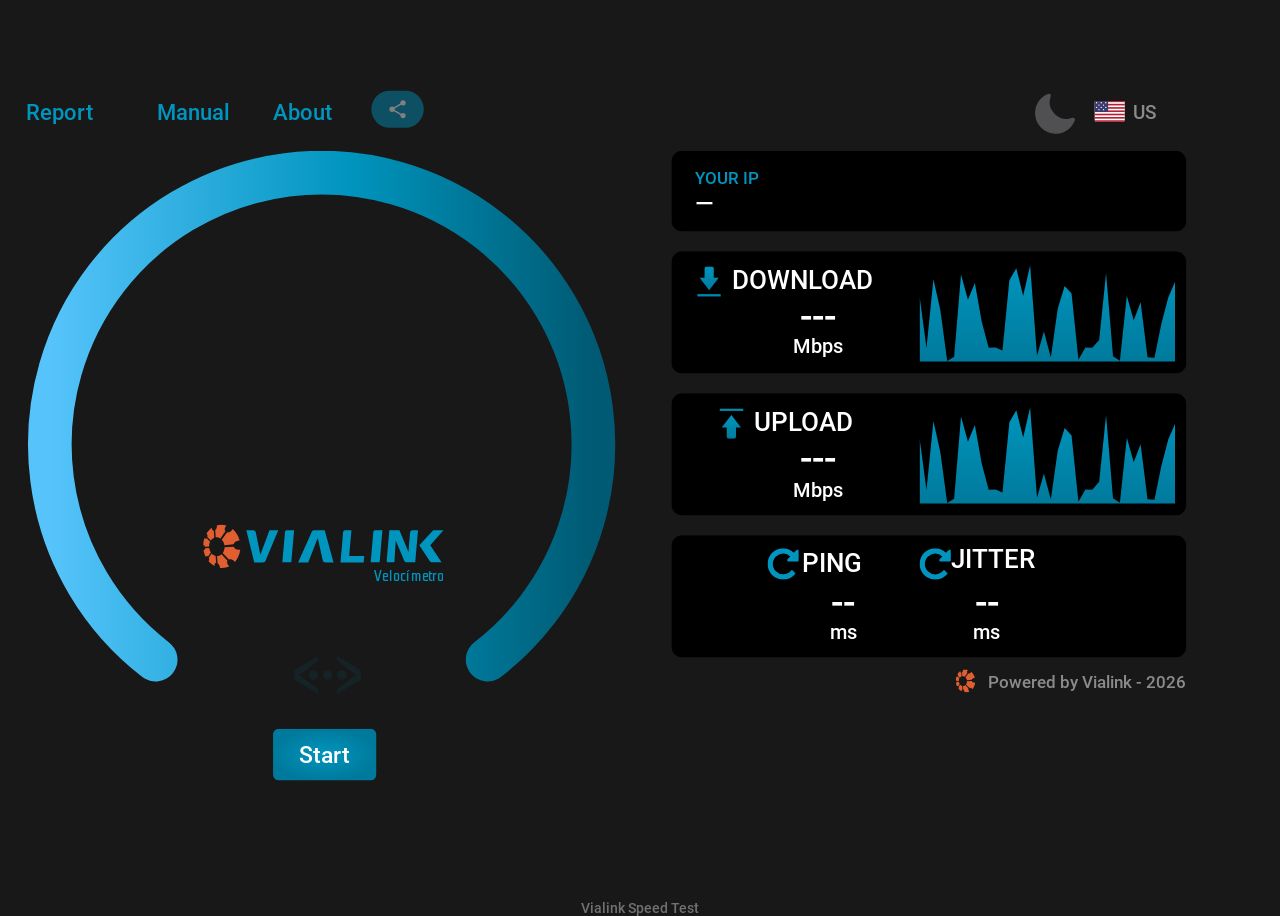
==== index.html @ f1b9878d "Velocímetro Vialink — versão inicial pública Fork do OpenSpeedTest v2.5.4 com multi-tenant, 8 idioma" ====
<!DOCTYPE html>
<html lang="en">
<head>
  <title data-i18n="app.title">SpeedTest by OpenSpeedTest™</title>
  <meta name="description" data-i18n-content="app.description"
    content="Test your network speed now. HTML5 Network Performance Estimation Tool. Self-Hosted SpeedTest by OpenSpeedTest™"/>
  <link href="assets/css/app.css" rel="stylesheet" type="text/css" />
  <script> function getCookieValue(b,a){return(a=document.cookie.match("(^|;)\\s*"+b+"\\s*=\\s*([^;]+)"))?a.pop():""}if("light"!==getCookieValue("mode")){document.head.innerHTML+='<link id="darkmode" rel="stylesheet" href="assets/css/darkmode.css" type="text/css"/>'}; </script>
  <meta charset="UTF-8">
  <meta name="viewport" content="width=device-width,initial-scale=1">
  <meta http-equiv="X-UA-Compatible" content="IE=edge">
  <meta property="og:image" content="assets/tenants/vialink/icon-192.png" />
  <link rel='canonical' href='https://openspeedtest.com'/>
  <link rel="apple-touch-icon" sizes="180x180" href="assets/tenants/vialink/apple-touch-icon.png">
  <link rel="icon" type="image/png" sizes="32x32" href="assets/tenants/vialink/favicon-32x32.png">
  <link rel="icon" type="image/png" sizes="16x16" href="assets/tenants/vialink/favicon-16x16.png">
  <link rel="shortcut icon" href="assets/tenants/vialink/favicon.ico">
  <script src="assets/js/tenants.js"></script>
  <script src="assets/js/i18n/i18n.js"></script>
  <script src="assets/js/i18n/en-US.js"></script>
  <script src="assets/js/i18n/pt-BR.js"></script>
  <script src="assets/js/i18n/es-ES.js"></script>
  <script src="assets/js/i18n/fr-FR.js"></script>
  <script src="assets/js/i18n/zh-CN.js"></script>
  <script src="assets/js/i18n/ja-JP.js"></script>
  <script src="assets/js/i18n/ru-RU.js"></script>
  <script src="assets/js/i18n/de-DE.js"></script>
  <meta name="msapplication-TileColor" content="#E15E30">
  <meta name="theme-color" content="#1b1b1b">
</head>
<body>
  <script type="text/javascript">
/*
     Official Website : https://OpenSpeedTest.COM | Email: support@openspeedtest.com
     Developed by : Vishnu | https://Vishnu.Pro | Email : me@vishnu.pro 
            
     HTML5 Network Performance Estimation Tool -> [JS,XHR,SVG,HTML,CSS]
     Started in 2011 and Moved to OpenSpeedTest.COM, Dedicated Project/Domain Name in 2013.
     SpeedTest Script -> 2013 -> Beta | 2015 -> V1 | 2019 ->V2 | 2020 V2.1 | 2021 V2.12 | 2022 V2.5 & 2.5.3
     Self-Hosted OpenSpeedTest-Server (iFrame/Nginx) -> 2014. (Managed SelfHosted SpeedTesT Widget)
     OpenSpeedTest-Server (On-premises) (Fully SelfHosted Apps)
     [OpenSpeedTest-Server Docker Image] -> V1 2019 | V2 2020 | V2.1 2021 | V2.2 & 2.2.2 2022
     [Node.js/Electron JS  OpenSpeedTest-Server Desktop Apps] -> 2020 V1 | 2021 V2 & V2.1 | 2.1.1 to 2.1.8 2022
     [Ionic Android and iOS OpenSpeedTest-Server Mobile Apps] V1.2 to 1.5 2022 

     Download Now -> https://go.openspeedtest.com/Server

     Like this Project? Please Donate NOW & Keep us Alive -> https://go.openspeedtest.com/Donate

     Speed Test by OpenSpeedTest™️ is Free and Open-Source Software (FOSS) with MIT License.
     Read full license terms @ http://go.openspeedtest.com/License

     If you have any Questions, ideas or Comments Please Send it via -> https://go.openspeedtest.com/SendMessage
*/

     // Add or Remove Server --> Automatically choose the one with the least latency
    var openSpeedTestServerList = [
        {"ServerName":"Home", "Download":"downloading", "Upload":"upload", "ServerIcon":"DefaultIcon"}
      ];
          
    // Send pings 'pingSamples' times to each Server URL.
        var pingSamples = 10;

    // 50% samples(Least)/length 1=100% 0.1 = 10%
        var jitterFinalSample = 0.5; 

    // Set a pingSample dynamically by passing "Ping" or "p" as a URL Parameter.
        var setPingSamples = true;

    // If Server has not responded within 5 Seconds for any requests we send ('pingSamples' times)
    // We will show Network Error. You can change the limit here.
    // In milliseconds, if you need to set 6 seconds. Change the value to 6000.
        var pingTimeOut = 5000; 

    // Set a PingTimeout dynamically by passing "Out" or "O" as a URL Parameter    
        var setPingTimeout = true;

    // GET or HEAD  // Other Methods may work. but why?
        var pingMethod = "GET";

    //Choose Download or Upload from the Server list. If you Prefer Download, change pingMethod to HEAD.
        var pingFile = "Upload";

    // The amount of garbage data sent to the server in Mb, 100 = 100Mb
        var ulDataSize = 100;

    // Don't touch it
        var ulDelay = 300;
        var dlDelay = 300;

    // Overhead Compensation factor, This is a browser-dependent test, Many Unknowns. Currently, 4%. That is within the margin of error.
        var upAdjust = 1.04;
        var dlAdjust = 1.04;

   // You can pass "Clean" or "C" as a URL Parameter and reset the Overhead Compensation factor to Zero or set any value between 0 and 4. 1 = 1% to 4 = 4% 
   // "clean" will not accept values above 4, so Compensation is limited to a maximum of 4%.
        var enableClean = true;

    // Minimum 12 Seconds is Expected. 
        var dlDuration = 12;
        var ulDuration = 12;

    // HTTP/1.1 browsers cap at 6 connections per origin; extra threads beyond 6 are queued and never run.
        var dlThreads = 6;
        var ulThreads = 6;

    // Allow user to Change default limit of 6 parallel HTTP connections to Server  | Accept values above 1 and max 32
    // pass "XHR" or "X" as a URL Parameter
        var setHTTPReq = true;

    // Save Data to a Database
        var saveData = false;
        var saveDataURL = "//yourDatabase.Server.com:4500/save?data=";

    // Allow user to change the default 12 seconds test duration
    // Pass "Stress" or "S" as a URL Parameter.
        var stressTest = true;

    // Allow user to select and run one test at a time, download, upload, or ping
    // Pass "Test" or "T" as a URL Parameter.
        var selectTest = true;

    // Allow user to select a different server to run a test  
    // Pass "Host" or "H" ad a  URL Parameter.
    // Accept only valid HTTP URLs like "http://192.168.1.10:3000" or "https://yourHost.com"
        var selectServer = true;

    // Start a test Automatically without pressing the start button
    // You can Delay the test for 'n' seconds by passing any number as a value for Run Keyword. e.g.: "Run=10" or "R=10" to delay the test by 10 Seconds.
    // Pass "Run" or "R" as a URL Parameter to start a test instantly.
        var enableRun = true;

    // "Run" will not work if you are already using 'selectTest' "Test" or "T" Keyword.

 
function ostOnload() {
      console.log("OpenSpeedTest.com V2.5.4 Loaded!")
      console.log("Now Press the Start Button or HIT Enter.")
      console.log("The secret to living happy is giving happiness. Have a wonderful day.")
      
    }
  
  var openChannel = "dev";

  </script>

<!--
Speed Test by OpenSpeedTest™️ is Free and Open-Source Software with MIT License.

You can play with the CSS, HTML & SVG files to change the colors or add your support desk info to this page.
Also, you can add your company logo anywhere on this page. It's FOSS. You can do whatever you see fit.

If you like to make any other modification to this application or need a custom deployment for your organization, 
please get in touch with support@openspeedtest.com.
-->

  <div id="loading_app" class="spinner">
    <div class="bounce1"></div>
    <div class="bounce2"></div>
    <div class="bounce3"></div>
  </div>
  <object style="visibility:hidden" id="OpenSpeedTest-UI" data="assets/img/app.svg" type="image/svg+xml" onload="injectTenantBranding()"></object>
 
  <div id="credits-area" class="Credits">
    <a href="https://openspeedtest.com?ref=Self-Hosted&Run">SpeedTest by OpenSpeedTest™</a> is a Free and <a href="https://github.com/openspeedtest/Speed-Test">Open-Source HTML5 Network Speed Test</a> Software.
    <p style="font-size: 12px;">&copy; Copyright 2013-2024 OpenSpeedTest™ All Rights Reserved.</p>
</div>
  
  <script src="assets/js/tenant.js"></script>
  <script src="assets/js/app-2.5.4.js"></script>
  <script src="assets/js/darkmode.js"></script>

</body>
</html>
---- assets/css/app.css ----
/* roboto-regular - latin */
@font-face {
  font-family: "Roboto";
  font-style: normal;
  font-weight: 400;
  font-display: swap;
  src: url("../fonts/roboto-v30-latin-regular.eot"); /* IE9 Compat Modes */
  src: local(""),
    url("../fonts/roboto-v30-latin-regular.eot?#iefix")
      format("embedded-opentype"),
    /* IE6-IE8 */ url("../fonts/roboto-v30-latin-regular.woff2")
      format("woff2"),
    /* Super Modern Browsers */
      url("../fonts/roboto-v30-latin-regular.woff") format("woff"),
    /* Modern Browsers */ url("../fonts/roboto-v30-latin-regular.ttf")
      format("truetype"),
    /* Safari, Android, iOS */
      url("../fonts/roboto-v30-latin-regular.svg#Roboto") format("svg"); /* Legacy iOS */
}
/* roboto-500 - latin */
@font-face {
  font-family: "Roboto";
  font-style: normal;
  font-weight: 500;
  font-display: swap;
  src: url("assets/fonts/roboto-v30-latin-500.eot"); /* IE9 Compat Modes */
  src: local(""),
    url("assets/fonts/roboto-v30-latin-500.eot?#iefix")
      format("embedded-opentype"),
    /* IE6-IE8 */ url("../fonts/roboto-v30-latin-500.woff2")
      format("woff2"),
    /* Super Modern Browsers */ url("../fonts/roboto-v30-latin-500.woff")
      format("woff"),
    /* Modern Browsers */ url("../fonts/roboto-v30-latin-500.ttf")
      format("truetype"),
    /* Safari, Android, iOS */
      url("../fonts/roboto-v30-latin-500.svg#Roboto") format("svg"); /* Legacy iOS */
}

body {
  margin: 0px;
  padding: 0px;
  display: block;
}

::-webkit-scrollbar {
  display: none;
}
html {
  -ms-overflow-style: none; 
  scrollbar-width: none;
}
 
.Credits {
color: rgb(125 119 119);
text-align: center;
font-size:14px;
font-family: Roboto-Medium, Roboto, Arial, sans-serif;
font-weight: 500;
} 
.Credits a {
  text-decoration: none;
  color: rgb(113, 113, 113);
}
.Credits a:hover {
color: #14b0fe;
}

.ConnectError {
  display: none;

}

.openSpeedtestApp {
 
  height: 100vh;
  width: 100vw;
  display: none;
  overflow: hidden;
}
.main-Gaugebg {
  fill: none;
  stroke: rgb(231, 231, 232);
  stroke-linecap: round;
  stroke-linejoin: round;
  stroke-width: 22px;
  stroke-dasharray: 681;
}
.main-GaugeBlue {
  fill: none;
  stroke: url(#gaugeGradient);
  stroke-linecap: round;
  stroke-linejoin: round;
  stroke-width: 22px;
  stroke-dasharray: 681;
  stroke-opacity: 0;
}
.main-GaugeWhite {
  fill: none;
  stroke: rgb(255, 255, 255);
  stroke-linecap: round;
  stroke-linejoin: round;
  stroke-width: 15px;
  stroke-dasharray: 0, 681;
  stroke-dashoffset: 1;
  stroke-opacity: 0;
}
.oDo-Meter {
  font-size: 16.633283615112305px;
  fill: gray;
  font-family: Roboto-Medium, Roboto, Arial, sans-serif;
  font-weight: 500;
}
.oDoLive-Speed {
  font-size: 28px;
  fill: #201e1e;
  font-family: Roboto-Medium, Roboto, Arial, sans-serif;
  font-weight: 500;
  text-anchor: middle;
}

.oDoLive-Status {
  font-size: 10px;
  fill: #d2d1d2;
  font-family: Roboto-Medium, Roboto, Arial, sans-serif;
  font-weight: 500;
  text-anchor: middle;
}
.uiBg {
  fill: #d2d1d2;
}
.progressbg {
  stroke: rgb(231, 231, 232);
  stroke-width: 8px;
  stroke-linecap: round;
  stroke-linejoin: round;
  stroke-dasharray: 400;
  stroke-dashoffset: 0;
}
.Cards {
  fill: #f2f2f2;
}
.Symbol {
  fill: url(#gradient);
}
.rtext {
  font-size: 12px;
  fill: #333;
  font-family: Roboto-Medium, Roboto, Arial, sans-serif;
  font-weight: 500;
}
.rtextnum {
  font-size: 23px;
  fill: #201e1e;
  font-family: Roboto-Medium, Roboto, Arial, sans-serif;
  font-weight: 500;
  text-anchor: middle;
}
.rtextmbms {
  font-size: 12px;
  fill: #5f5f5f;
  font-family: Roboto-Medium, Roboto, Arial, sans-serif;
  font-weight: 500;
  text-anchor: middle;
}
.vlk-ip-addr {
  font-size: 11px;
  fill: #201e1e;
  font-family: Roboto-Medium, Roboto, Arial, sans-serif;
  font-weight: 500;
}
.vlk-ip-lbl {
  font-size: 8px;
  fill: var(--vlk-accent, #0095BE);
  font-family: Roboto-Medium, Roboto, Arial, sans-serif;
  font-weight: 500;
}
.vlk-ip-org {
  font-size: 9px;
  fill: #333;
  font-family: Roboto-Medium, Roboto, Arial, sans-serif;
  font-weight: 500;
}
.vlk-menu {
  font-size: 10px;
  fill: var(--vlk-accent, #0095BE);
  font-family: Roboto-Medium, Roboto, Arial, sans-serif;
  font-weight: 500;
  cursor: pointer;
}
.vlk-footer {
  font-size: 8px;
  fill: #5f5f5f;
  font-family: Roboto-Medium, Roboto, Arial, sans-serif;
  font-weight: 500;
}
.vlk-lang-code {
  font-size: 8.5px;
  fill: #5f5f5f;
  font-family: Roboto-Medium, Roboto, Arial, sans-serif;
  font-weight: 500;
}
.vlk-share-fb {
  font-size: 8px;
  fill: #5f5f5f;
  font-family: Roboto-Medium, Roboto, Arial, sans-serif;
  font-weight: 500;
}
.vlk-lang-menu-bg {
  fill: #ffffff;
  stroke: #d0d4d8;
  stroke-width: 0.5;
}
.vlk-lang-name {
  font-size: 9px;
  fill: #333333;
  font-family: Roboto-Medium, Roboto, Arial, sans-serif;
  font-weight: 500;
}
.vlk-lang-item:hover .vlk-lang-row {
  fill: rgba(0, 0, 0, 0.07);
}
.jitter-Mob {
  font-size: 9px;
  fill: #5f5f5f;
  font-family: Roboto-Medium, Roboto, Arial, sans-serif;
  font-weight: 500;
  text-anchor: middle;
}
.startButton {
  fill: url(#RadialGradient1);
  -webkit-tap-highlight-color: rgba(0, 0, 0, 0);
  -webkit-tap-highlight-color: transparent;
  cursor: pointer;
  pointer-events: visible;
}
.buttonTxt {
  font-size: 40px;
  fill: #ffffff;
  font-family: Roboto-Medium, Roboto, Arial, sans-serif;
  font-weight: 500;
  text-anchor: middle;
}

.intro-Progress {
  stroke: var(--vlk-accent, #0095BE);
  stroke-width: 8px;
  stroke-linecap: round;
  stroke-linejoin: round;
  stroke-dasharray: 400;
  stroke-dashoffset: 0;
}
.progressElmstart {
  stroke: var(--vlk-accent, #0095BE);
  stroke-width: 8px;
  stroke-linecap: round;
  stroke-linejoin: round;
  stroke-dasharray: 400;
  stroke-dashoffset: 0;
  display: block;
}
.Startsettings {
  fill: url(#RadialGradient1);
  -webkit-tap-highlight-color: rgba(0, 0, 0, 0);
  -webkit-tap-highlight-color: transparent;
  cursor: pointer;
  pointer-events: visible;
  opacity: 0.1;
  transition: opacity 1s ease-in-out;
}
.Startsettings:hover {
  opacity: 1;
}

.progressbg {
  stroke: rgb(231, 231, 232);
  stroke-width: 8px;
  stroke-linecap: round;
  stroke-linejoin: round;
  stroke-dasharray: 400;
  stroke-dashoffset: 0;
}
.deskStart {
  fill: none;
  stroke: rgb(231, 231, 232);
  stroke-linecap: round;
  stroke-linejoin: round;
  stroke-width: 22px;
  stroke-dasharray: 681;
  stroke: url(#gaugeGradient);
}
#UI-Desk {
  display: none;
}
#UI-Mob {
  display: none;
}
.oDoTop-Speed {
  font-size: 16.96px;
  fill: gray;
  font-family: Roboto-Medium, Roboto, Arial, sans-serif;
  font-weight: 500;
  text-anchor: end;
}
#upSymbolDesk {
  fill: var(--vlk-accent, #0095BE);
  display: none;
}
#downSymbolDesk {
  fill: var(--vlk-accent, #0095BE);
  display: none;
}
#upSymbolMob {
  fill: var(--vlk-accent, #0095BE);
  display: none;
}
#downSymbolMob {
  fill: var(--vlk-accent, #0095BE);
  display: none;
}

#ipMob {
  font-size: 15px;
  fill: #201e1e;
  font-family: Roboto-Medium, Roboto, Arial, sans-serif;
  font-weight: 500;
  text-anchor: middle;
  display: none;
}
#ipDesk {
  font-size: 15px;
  fill: #201e1e;
  font-family: Roboto-Medium, Roboto, Arial, sans-serif;
  font-weight: 500;
  text-anchor: middle;
  display: none;
}

.spinner {
  position: absolute;
  z-index: 999;
  top: 50vh;
  left: 50vw;
  text-align: center;
}

.spinner > div {
  width: 20px;
  height: 20px;
  background-color: #2196f3;

  border-radius: 100%;
  display: inline-block;
  -webkit-animation: sk-bouncedelay 1.4s infinite ease-in-out both;
  animation: sk-bouncedelay 1.4s infinite ease-in-out both;
}

.spinner .bounce1 {
  -webkit-animation-delay: -0.32s;
  animation-delay: -0.32s;
}

.spinner .bounce2 {
  -webkit-animation-delay: -0.16s;
  animation-delay: -0.16s;
}

@-webkit-keyframes sk-bouncedelay {
  0%,
  80%,
  100% {
    -webkit-transform: scale(0);
  }
  40% {
    -webkit-transform: scale(1);
  }
}

@keyframes sk-bouncedelay {
  0%,
  80%,
  100% {
    -webkit-transform: scale(0);
    transform: scale(0);
  }
  40% {
    -webkit-transform: scale(1);
    transform: scale(1);
  }
}

.darkmode {
  margin-bottom: -15px;
  fill: #75757a99;
  padding-top: 16px;
  display: none;
  cursor: pointer;
  margin-right: 30px;
}
#daymode {
  margin-right: 40px;
}
.darkmode:hover {
  fill: #000000;
}

.Mobile,
.Desktop {
  visibility: hidden;
  width: 100vw;
  height: 100vh;
}

@media only screen and (orientation: landscape) {
  .Mobile {
    visibility: hidden;
  }
  .Desktop {
    visibility: visible;
  }
}

@media only screen and (orientation: portrait) {
  .spinner {
    top: 42vh;
    left: 42vw;
  }
  .Mobile {
    visibility: visible;
  }
  .Desktop {
    visibility: hidden;
  }
}
@media only screen and (max-width: 300px) {
  .Credits{
    display: none;
  }
}

/* --- Cores por tenant (tenants.js define as variáveis; fallback = Vialink) --- */
.vlk-fill-accent {
  fill: var(--vlk-accent, #0095BE);
}
/* Gradientes do app.svg — CSS sobrepõe os stop-color de apresentação
   quando o SVG vira inline (app.js o move para o documento no onload) */
#gradient stop:first-child,
#RadialGradient1 stop:first-child {
  stop-color: var(--vlk-accent, #0095BE);
}
#gradient stop:last-child,
#RadialGradient1 stop:last-child {
  stop-color: var(--vlk-accent-dark, #007A9C);
}
#gaugeGradient stop:nth-child(1) { stop-color: var(--vlk-gauge-start, #56c4fb); }
#gaugeGradient stop:nth-child(2) { stop-color: var(--vlk-accent, #0095BE); }
#gaugeGradient stop:nth-child(3) { stop-color: var(--vlk-gauge-end, #005A73); }
---- assets/css/darkmode.css ----
body {
  background-color: #181818;
}
#ipDesk {
  fill: aliceblue;
}

.oDoLive-Speed {
  fill: #ffffff;
}
.oDoLive-Status {
  fill: aliceblue;
}
#ipMob {
  fill: aliceblue;
}
.rtextnum {
  fill: #ffffff;
}
.rtextmbms {
  fill: #ffffff;
}
.rtext {
  fill: #ffffff;
}
.vlk-ip-addr { fill: #ffffff; }
.vlk-ip-org { fill: #ffffff; }
.vlk-footer { fill: #8b8b8b; }
.vlk-lang-code { fill: #8b8b8b; }
.vlk-share-fb { fill: #eaeaea; }
.vlk-lang-menu-bg { fill: #2a2a2a; stroke: #3c3c3c; }
.vlk-lang-name { fill: #eaeaea; }
.vlk-lang-item:hover .vlk-lang-row { fill: rgba(255, 255, 255, 0.08); }
.Cards {
  fill: #000000;
}

.main-Gaugebg {
  stroke: #000000;
}
.uiBg {
  fill: #000000;
}
.progressbg {
  stroke: #202020;
}
.jitter-Mob {
  fill: #ffffff;
}

.ConnectError {
  fill: #ffffff;
}
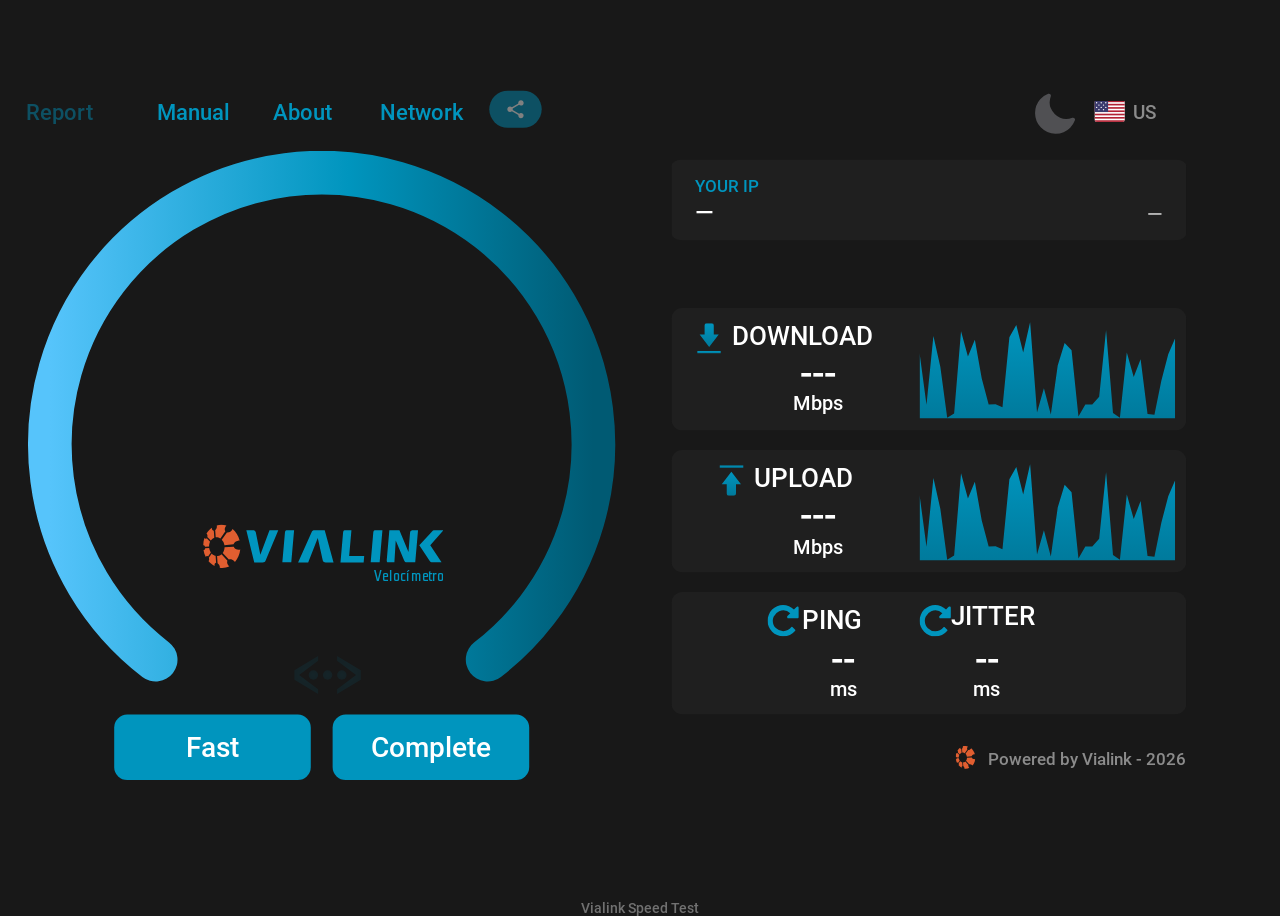
==== commit c02e57ee: "Sync do repositório interno — 2026-07-23" ====
--- a/index.html
+++ b/index.html
@@ -92,6 +92,12 @@
         var upAdjust = 1.04;
         var dlAdjust = 1.04;
 
+    // Correction factor (Vialink fork): displayed download and upload values are the
+    // measured values multiplied by this factor (recorded values stay raw). 1 = no correction.
+    // Do NOT change it here: set it per installation in assets/js/vlk-config-local.js
+    // (not versioned — survives upgrades). See vlk-config-local.example.js.
+        var vlkCorrectionFactor = 1.0;
+
    // You can pass "Clean" or "C" as a URL Parameter and reset the Overhead Compensation factor to Zero or set any value between 0 and 4. 1 = 1% to 4 = 4% 
    // "clean" will not accept values above 4, so Compensation is limited to a maximum of 4%.
         var enableClean = true;
@@ -143,6 +149,11 @@
   var openChannel = "dev";
 
   </script>
+
+  <!-- Local per-installation overrides (optional, NOT versioned — survives upgrades).
+       Copy assets/js/vlk-config-local.example.js to assets/js/vlk-config-local.js.
+       A 404 here is harmless: it just means no local overrides. -->
+  <script src="assets/js/vlk-config-local.js"></script>
 
 <!--
 Speed Test by OpenSpeedTest™️ is Free and Open-Source Software with MIT License.
@@ -165,9 +176,66 @@
     <a href="https://openspeedtest.com?ref=Self-Hosted&Run">SpeedTest by OpenSpeedTest™</a> is a Free and <a href="https://github.com/openspeedtest/Speed-Test">Open-Source HTML5 Network Speed Test</a> Software.
     <p style="font-size: 12px;">&copy; Copyright 2013-2024 OpenSpeedTest™ All Rights Reserved.</p>
 </div>
-  
+
+  <!-- Menu superior fixo: aparece só no teste "Complete", quando o usuário rola
+       para ver a resposta de rede (o menu do SVG sai da viewport). Dá acesso ao
+       botão Relatório a qualquer momento. Oculto no teste "Fast" e no topo. -->
+  <nav id="vlk-sticky-nav" aria-hidden="true">
+    <a id="vlk-sticky-relatorio" href="/relatorio.html" target="_blank" data-i18n="app.menu.report">Relatório</a>
+    <a href="/manual.html" target="_blank" data-i18n="app.menu.manual">Manual</a>
+    <a href="/sobre.html" target="_blank" data-i18n="app.menu.about">Sobre</a>
+    <a href="/conectividade.html" target="_blank" data-i18n="app.menu.network">Rede</a>
+  </nav>
+
+  <!-- Seção de rede embutida: preenchida pelo teste "Complete" (tenant.js dispara
+       VLK_CONECT.run ao fim do teste de velocidade). Oculta no teste "Fast". -->
+  <section id="vlk-net-inline" aria-hidden="true">
+    <div class="net-inner">
+      <h2 data-i18n="connect.title">Análise de conectividade</h2>
+      <h3 data-i18n="connect.cliTitle">Da sua conexão até cada destino</h3>
+      <p class="suave" data-i18n="connect.cliIntro">Medido do seu navegador. Reflete a experiência real da sua conexão.</p>
+      <div class="tabela-wrap">
+        <table>
+          <thead><tr>
+            <th data-i18n="connect.thDest">Destino</th>
+            <th data-i18n="connect.thLat">Latência média</th>
+            <th data-i18n="connect.thJit">Jitter</th>
+            <th data-i18n="connect.thFail">Falhas</th>
+            <th data-i18n="connect.thSamples">Amostras</th>
+          </tr></thead>
+          <tbody id="vlk-net-cli"></tbody>
+        </table>
+      </div>
+      <h3 data-i18n="connect.srvTitle">Da rede Vialink até cada destino (traceroute)</h3>
+      <p class="suave" data-i18n="connect.srvIntro">Medido do nosso servidor, com traceroute/ICMP real (saltos e perda de pacotes).</p>
+      <div class="tabela-wrap">
+        <table>
+          <thead><tr>
+            <th data-i18n="connect.thDest">Destino</th>
+            <th data-i18n="connect.thHops">Saltos</th>
+            <th data-i18n="connect.thLat">Latência</th>
+            <th data-i18n="connect.thJit">Jitter</th>
+            <th data-i18n="connect.thLoss">Perda</th>
+          </tr></thead>
+          <tbody id="vlk-net-srv"></tbody>
+        </table>
+      </div>
+      <p id="vlk-net-aviso" class="aviso" style="display:none" data-i18n="connect.srvUnavailable">O diagnóstico de traceroute do servidor não está disponível nesta instalação.</p>
+      <p id="vlk-net-nota" class="aviso" style="display:none" data-i18n="connect.filteredNote">≈ o destino não responde a ICMP — a latência é medida até o último salto que respondeu, e a perda até o destino não é mensurável por ICMP (não indica problema).</p>
+      <!-- Atalhos no FIM do relatório do teste "Complete": abrir o relatório e
+           compartilhar o PDF (mesma ação da pílula do menu superior). A seção só
+           aparece após o teste, então os botões já nascem ativos. -->
+      <div class="vlk-net-acoes">
+        <a id="vlk-net-report" class="vlk-net-btn" href="/relatorio.html" target="_blank" data-i18n="app.menu.report">Relatório</a>
+        <button id="vlk-net-share" type="button" class="vlk-net-btn ghost" data-i18n="app.share">Compartilhar</button>
+        <span id="vlk-net-share-fb" class="vlk-net-fb" aria-live="polite"></span>
+      </div>
+    </div>
+  </section>
+
   <script src="assets/js/tenant.js"></script>
   <script src="assets/js/app-2.5.4.js"></script>
+  <script src="assets/js/conectividade.js"></script>
   <script src="assets/js/darkmode.js"></script>
 
 </body>
--- a/assets/css/app.css
+++ b/assets/css/app.css
@@ -455,3 +455,120 @@
 #gaugeGradient stop:nth-child(1) { stop-color: var(--vlk-gauge-start, #56c4fb); }
 #gaugeGradient stop:nth-child(2) { stop-color: var(--vlk-accent, #0095BE); }
 #gaugeGradient stop:nth-child(3) { stop-color: var(--vlk-gauge-end, #005A73); }
+
+/* --- Rótulo dos botões Fast / Complete (dentro do app.svg) --- */
+.vlk-startbtn-txt {
+  font-size: 13px;
+  fill: #ffffff;
+  font-family: Roboto-Medium, Roboto, Arial, sans-serif;
+  font-weight: 500;
+  text-anchor: middle;
+  pointer-events: none;
+}
+
+/* --- Menu superior fixo no teste "Complete" (index.html) --- */
+/* Só aparece no modo Complete E depois que o usuário rola (o menu do SVG some da
+   viewport ao descer para a resposta de rede). No topo fica oculto para não
+   duplicar o menu do próprio SVG. */
+#vlk-sticky-nav {
+  display: none;
+  position: fixed;
+  top: 0;
+  left: 0;
+  right: 0;
+  z-index: 1000;
+  align-items: center;
+  gap: 24px;
+  padding: 11px 22px;
+  background: rgba(15, 15, 15, .93);
+  border-bottom: 1px solid #2a2a2a;
+  backdrop-filter: blur(6px);
+  -webkit-backdrop-filter: blur(6px);
+}
+body.vlk-complete-open.vlk-scrolled #vlk-sticky-nav { display: flex; }
+#vlk-sticky-nav a {
+  color: var(--vlk-accent, #0095BE);
+  font-family: Roboto-Medium, Roboto, Arial, sans-serif;
+  font-size: 13px;
+  font-weight: 500;
+  text-decoration: none;
+  line-height: 1;
+}
+#vlk-sticky-nav a:hover { text-decoration: underline; }
+#vlk-sticky-nav a#vlk-sticky-relatorio { font-weight: 700; }
+
+/* --- Seção de rede embutida no teste "Complete" (index.html) --- */
+/* Fundo escuro para a faixa abaixo do teste quando o Complete abre a seção */
+body.vlk-complete-open { background: #0f0f0f; }
+#vlk-net-inline {
+  display: none;
+  box-sizing: border-box;
+  width: 100%;
+  margin: 0 auto;
+  padding: 10px 20px 48px;
+  background: #0f0f0f;
+  font-family: Roboto, Arial, sans-serif;
+  color: #e7e7e8;
+}
+#vlk-net-inline.aberto { display: block; }
+#vlk-net-inline .net-inner { max-width: 860px; margin: 0 auto; }
+/* Botões de ação (Relatório / Compartilhar) no fim da resposta do Complete */
+#vlk-net-inline .vlk-net-acoes {
+  display: flex; align-items: center; flex-wrap: wrap;
+  gap: 12px; margin: 28px 0 6px;
+}
+#vlk-net-inline .vlk-net-btn {
+  display: inline-flex; align-items: center; gap: 7px;
+  padding: 9px 20px; border-radius: 999px;
+  border: 1px solid var(--vlk-accent, #0095BE);
+  background: var(--vlk-accent, #0095BE); color: #fff;
+  font-family: Roboto-Medium, Roboto, Arial, sans-serif;
+  font-size: 14px; font-weight: 500; line-height: 1;
+  text-decoration: none; cursor: pointer;
+}
+#vlk-net-inline .vlk-net-btn.ghost { background: transparent; color: var(--vlk-accent, #0095BE); }
+#vlk-net-inline .vlk-net-btn:hover { filter: brightness(1.12); }
+#vlk-net-inline .vlk-net-btn.ghost:hover { background: rgba(255, 255, 255, .06); filter: none; }
+#vlk-net-inline .vlk-net-fb { color: #9a9a9c; font-size: 13px; }
+#vlk-net-inline h2 {
+  font-size: 20px;
+  font-weight: 500;
+  color: var(--vlk-accent, #0095BE);
+  margin: 26px 0 4px;
+}
+#vlk-net-inline h3 {
+  font-size: 16px;
+  font-weight: 500;
+  color: var(--vlk-accent, #0095BE);
+  margin: 22px 0 6px;
+}
+#vlk-net-inline .suave { color: #9a9a9c; font-size: 13.5px; margin: 0 0 8px; }
+#vlk-net-inline .tabela-wrap { overflow-x: auto; margin-bottom: 8px; }
+#vlk-net-inline table {
+  border-collapse: collapse;
+  width: 100%;
+  min-width: 480px;
+  background: #1b1b1b;
+  border-radius: 8px;
+  overflow: hidden;
+}
+#vlk-net-inline th, #vlk-net-inline td {
+  text-align: left;
+  padding: 9px 12px;
+  font-size: 14px;
+  border-bottom: 1px solid #2a2a2a;
+  white-space: nowrap;
+}
+#vlk-net-inline th {
+  color: var(--vlk-accent, #0095BE);
+  font-weight: 500;
+  background: rgba(255, 255, 255, .02);
+}
+#vlk-net-inline tr:last-child td { border-bottom: 0; }
+#vlk-net-inline td.destino { white-space: normal; }
+#vlk-net-inline td.destino .host { color: #9a9a9c; font-size: 12px; }
+#vlk-net-inline td.estado { color: #9a9a9c; font-style: italic; }
+#vlk-net-inline td.bom   { color: #35c759; font-weight: 500; }
+#vlk-net-inline td.medio { color: #e6b800; font-weight: 500; }
+#vlk-net-inline td.ruim  { color: #ff453a; font-weight: 500; }
+#vlk-net-inline .aviso { font-size: 13.5px; color: #9a9a9c; }
--- a/assets/css/darkmode.css
+++ b/assets/css/darkmode.css
@@ -32,7 +32,7 @@
 .vlk-lang-name { fill: #eaeaea; }
 .vlk-lang-item:hover .vlk-lang-row { fill: rgba(255, 255, 255, 0.08); }
 .Cards {
-  fill: #000000;
+  fill: #1f1f1f;
 }
 
 .main-Gaugebg {
